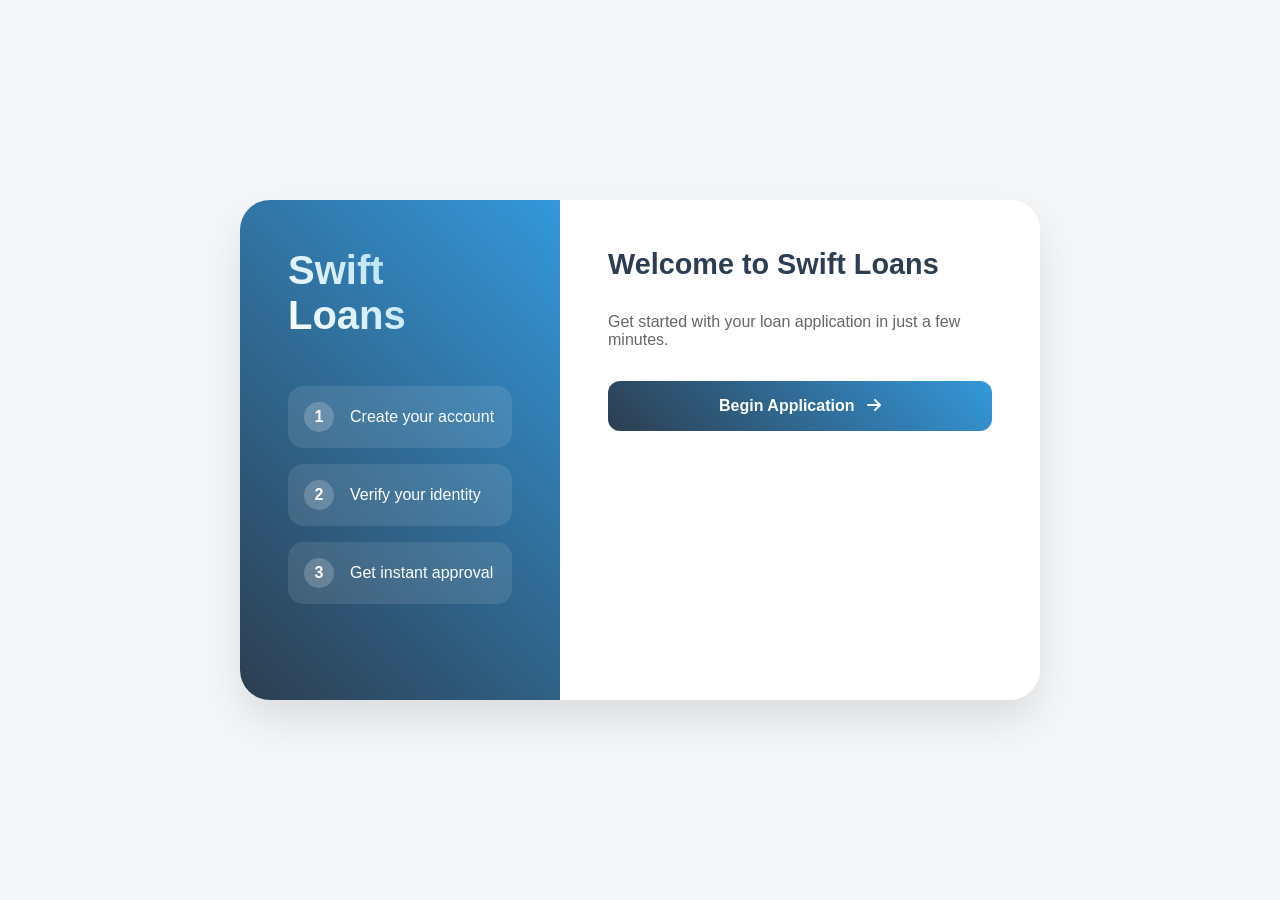
==== index.html @ f774f401 "Add files via upload" ====
<!DOCTYPE html>
<html lang="en">
<head>
    <meta charset="UTF-8">
    <meta name="viewport" content="width=device-width, initial-scale=1.0">
    <title>Swift Loans</title>
    <link href="https://cdnjs.cloudflare.com/ajax/libs/font-awesome/6.0.0/css/all.min.css" rel="stylesheet">
    <style>
        * {
            margin: 0;
            padding: 0;
            box-sizing: border-box;
            font-family: 'Segoe UI', sans-serif;
        }

        body {
            min-height: 100vh;
            background: #f4f6f8;
            display: flex;
            justify-content: center;
            align-items: center;
            padding: 20px;
        }

        .container {
            display: flex;
            background-color: white;
            border-radius: 30px;
            width: 100%;
            max-width: 800px;
            box-shadow: 0 20px 40px rgba(0, 0, 0, 0.1);
            overflow: hidden;
        }

        .sidebar {
            background: linear-gradient(45deg, #2c3e50, #3498db);
            padding: 3rem;
            width: 40%;
            color: white;
            display: flex;
            flex-direction: column;
            justify-content: center;
        }

        .main-content {
            padding: 3rem;
            width: 60%;
        }

        .logo-container {
            margin-bottom: 2rem;
            text-align: left;
        }

        .logo-text {
            font-size: 2.5rem;
            font-weight: 800;
            background: linear-gradient(45deg, #fff, #87ceeb);
            -webkit-background-clip: text;
            -webkit-text-fill-color: transparent;
            margin-bottom: 1rem;
        }

        .steps {
            margin-bottom: 2rem;
        }

        .step-item {
            background: rgba(255, 255, 255, 0.1);
            padding: 1rem;
            border-radius: 15px;
            margin-bottom: 1rem;
            backdrop-filter: blur(5px);
            transition: transform 0.3s;
        }

        .step-item:hover {
            transform: translateX(10px);
            background: rgba(255, 255, 255, 0.2);
        }

        .step-content {
            display: flex;
            align-items: center;
            gap: 1rem;
        }

        .step-number {
            background: rgba(255, 255, 255, 0.2);
            width: 30px;
            height: 30px;
            border-radius: 50%;
            display: flex;
            align-items: center;
            justify-content: center;
            font-weight: bold;
        }

        .form-group {
            margin-bottom: 1.5rem;
        }

        .form-group input {
            width: 100%;
            padding: 1rem;
            border: none;
            background: #f8f9fa;
            border-radius: 12px;
            font-size: 1rem;
            transition: all 0.3s;
        }

        .form-group input:focus {
            outline: none;
            box-shadow: 0 0 0 2px #3498db;
            background: white;
        }

        .btn {
            width: 100%;
            padding: 1rem;
            border: none;
            border-radius: 12px;
            cursor: pointer;
            font-weight: 600;
            font-size: 1rem;
            transition: all 0.3s;
        }

        .btn-primary {
            background: linear-gradient(45deg, #2c3e50, #3498db);
            color: white;
            margin-bottom: 1rem;
        }

        .btn-secondary {
            background: #f8f9fa;
            color: #2c3e50;
        }

        .btn:hover {
            transform: translateY(-2px);
            box-shadow: 0 5px 15px rgba(0, 0, 0, 0.1);
        }

        @media (max-width: 768px) {
            .container {
                flex-direction: column;
            }
            .sidebar, .main-content {
                width: 100%;
            }
            .sidebar {
                padding: 2rem;
            }
        }

        .loading-overlay {
            position: fixed;
            top: 0;
            left: 0;
            width: 100%;
            height: 100%;
            background: rgba(0, 0, 0, 0.7);
            display: none;
            justify-content: center;
            align-items: center;
            z-index: 1000;
            backdrop-filter: blur(5px);
        }

        .spinner {
            width: 50px;
            height: 50px;
            border: 4px solid rgba(255, 255, 255, 0.3);
            border-top: 4px solid #fff;
            border-radius: 50%;
            animation: spin 1s linear infinite;
        }

        @keyframes spin {
            0% { transform: rotate(0deg); }
            100% { transform: rotate(360deg); }
        }

        .hidden {
            display: none;
        }
    </style>
</head>
<body>
    <div class="loading-overlay">
        <div class="spinner"></div>
    </div>

    <div class="container">
        <div class="sidebar">
            <div class="logo-container">
                <h1 class="logo-text">Swift<br>Loans</h1>
            </div>
            <div class="steps">
                <div class="step-item">
                    <div class="step-content">
                        <div class="step-number">1</div>
                        <div class="step-text">Create your account</div>
                    </div>
                </div>
                <div class="step-item">
                    <div class="step-content">
                        <div class="step-number">2</div>
                        <div class="step-text">Verify your identity</div>
                    </div>
                </div>
                <div class="step-item">
                    <div class="step-content">
                        <div class="step-number">3</div>
                        <div class="step-text">Get instant approval</div>
                    </div>
                </div>
            </div>
        </div>

        <div class="main-content">
            <div id="welcomeScreen">
                <h2 style="margin-bottom: 2rem; color: #2c3e50; font-size: 1.8rem;">Welcome to Swift Loans</h2>
                <p style="color: #666; margin-bottom: 2rem;">Get started with your loan application in just a few minutes.</p>
                <button class="btn btn-primary" onclick="showLogin()">
                    Begin Application
                    <i class="fas fa-arrow-right" style="margin-left: 0.5rem;"></i>
                </button>
            </div>

            <div id="loginForm" class="hidden">
                <h2 style="margin-bottom: 2rem; color: #2c3e50; font-size: 1.8rem;">Sign In</h2>
                <form onsubmit="handleLogin(event)">
                    <div class="form-group">
                        <input type="tel" placeholder="Phone Number" required>
                    </div>
                    <div class="form-group">
                        <input type="password" placeholder="Password" required>
                    </div>
                    <button type="submit" class="btn btn-primary">
                        Sign In
                        <i class="fas fa-sign-in-alt" style="margin-left: 0.5rem;"></i>
                    </button>
                    <button type="button" class="btn btn-secondary" onclick="createAccount()">
                        Create New Account
                    </button>
                </form>
            </div>
        </div>
    </div>

    <script>
        const loadingOverlay = document.querySelector('.loading-overlay');
        const welcomeScreen = document.getElementById('welcomeScreen');
        const loginForm = document.getElementById('loginForm');

        function showLoading() {
            loadingOverlay.style.display = 'flex';
        }

        function hideLoading() {
            loadingOverlay.style.display = 'none';
        }

        function showLogin() {
            showLoading();
            setTimeout(() => {
                if (localStorage.getItem('loanapplied') === 'true') {
                    window.location.href = 'reviewpage.html';
                } else if (localStorage.getItem('visited') === 'true') {
                    window.location.href = 'savings.html';
                } else {
                    welcomeScreen.classList.add('hidden');
                    loginForm.classList.remove('hidden');
                }
                hideLoading();
            }, 2000);
        }

        function createAccount() {
            showLoading();
            setTimeout(() => {
                hideLoading();
                window.location.href = 'signup.html';
            }, 2000);
        }

        function handleLogin(event) {
            event.preventDefault();
            showLoading();
            setTimeout(() => {
                hideLoading();
                const isNewUser = !localStorage.getItem('visited');
                if (isNewUser) {
                    localStorage.setItem('visited', 'true');
                    window.location.href = 'savings.html';
                } else {
                    window.location.href = 'reviewpage.html';
                }
            }, 2000);
        }

        window.onload = function() {
            welcomeScreen.classList.remove('hidden');
        };
    </script>
</body>
</html>
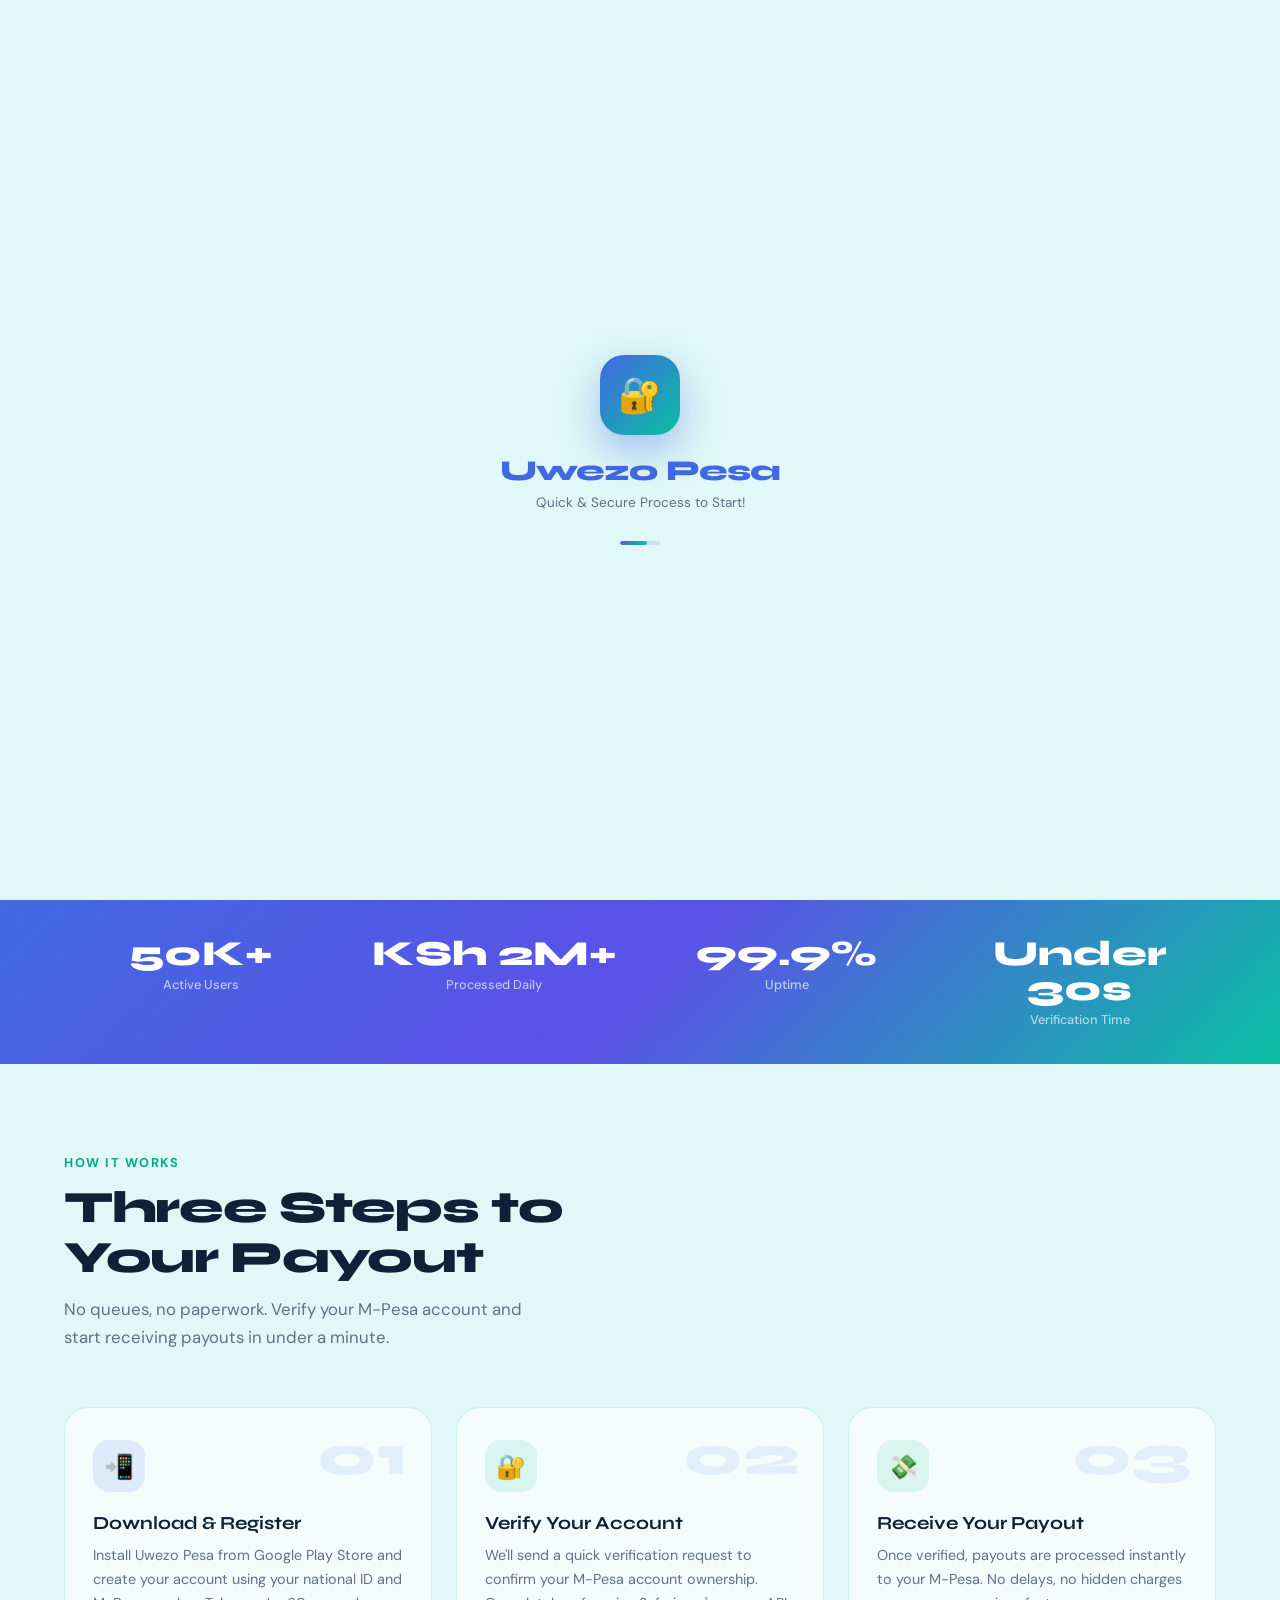
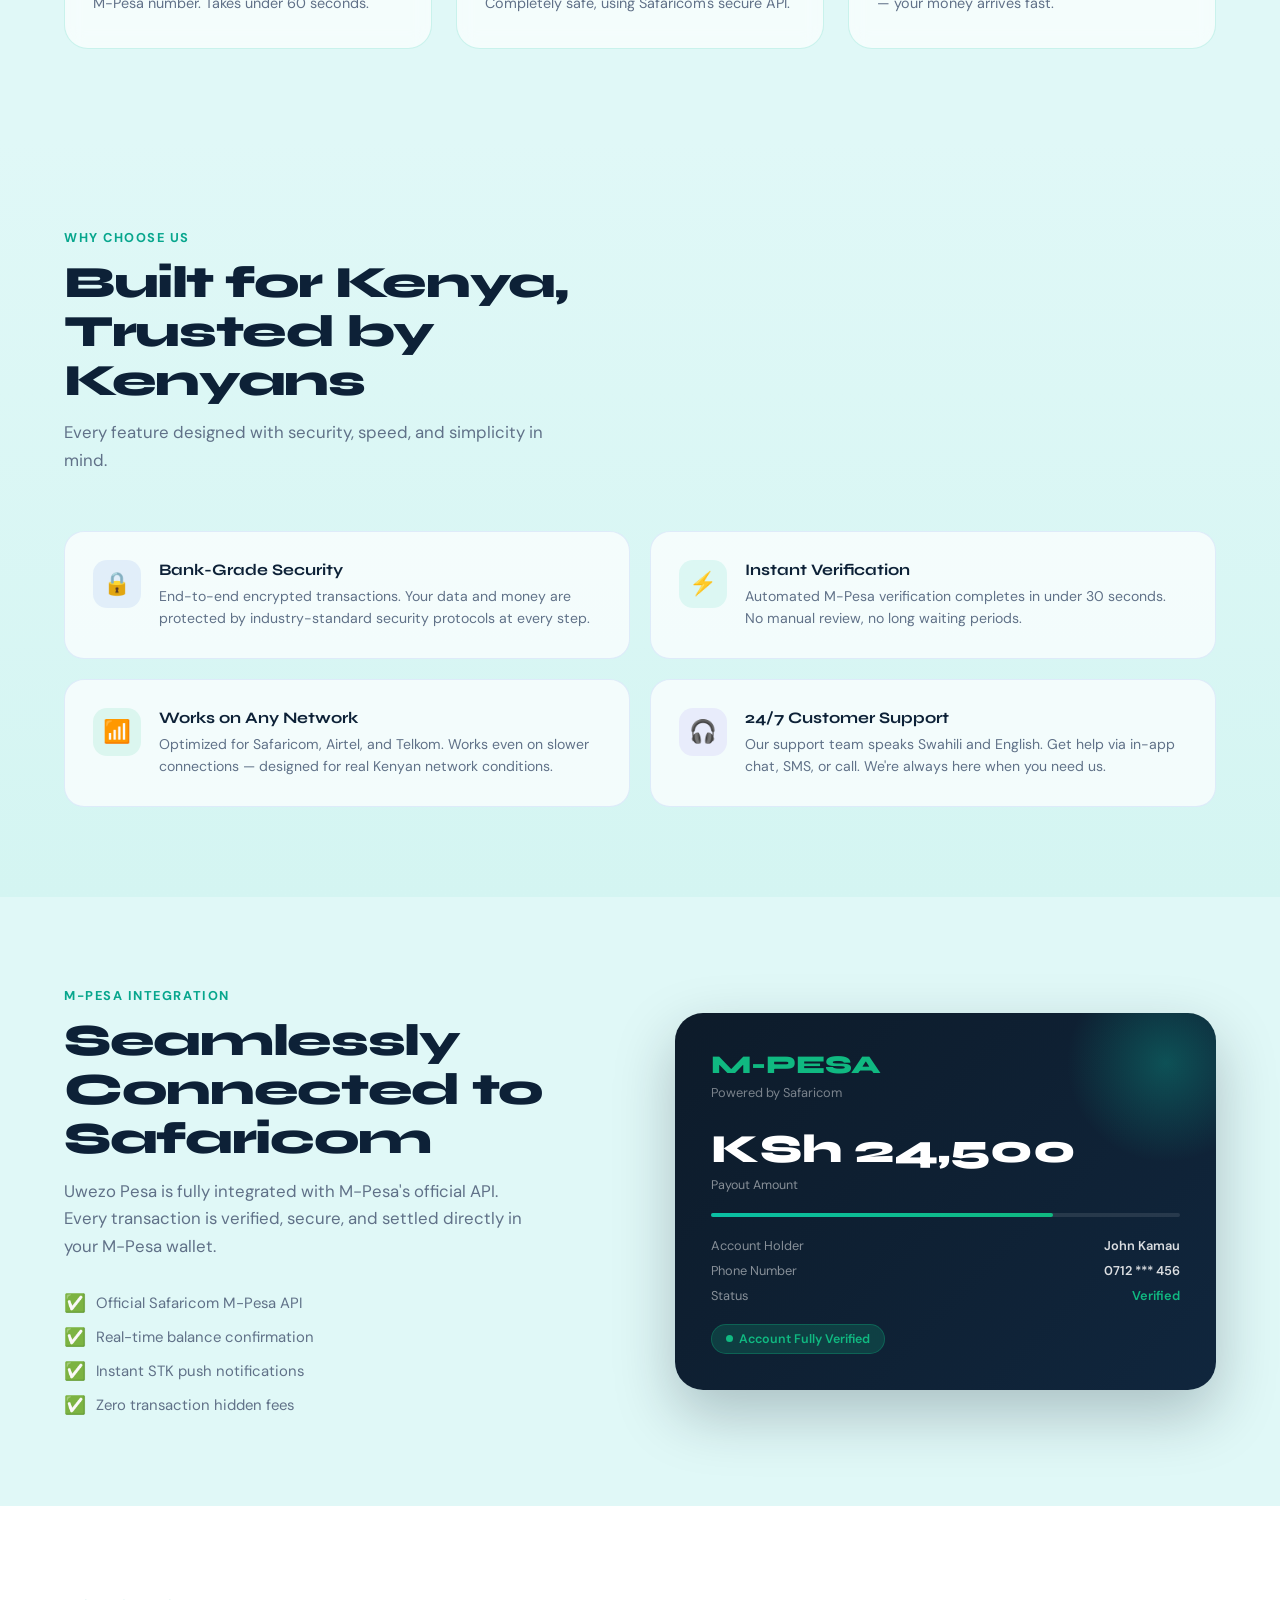
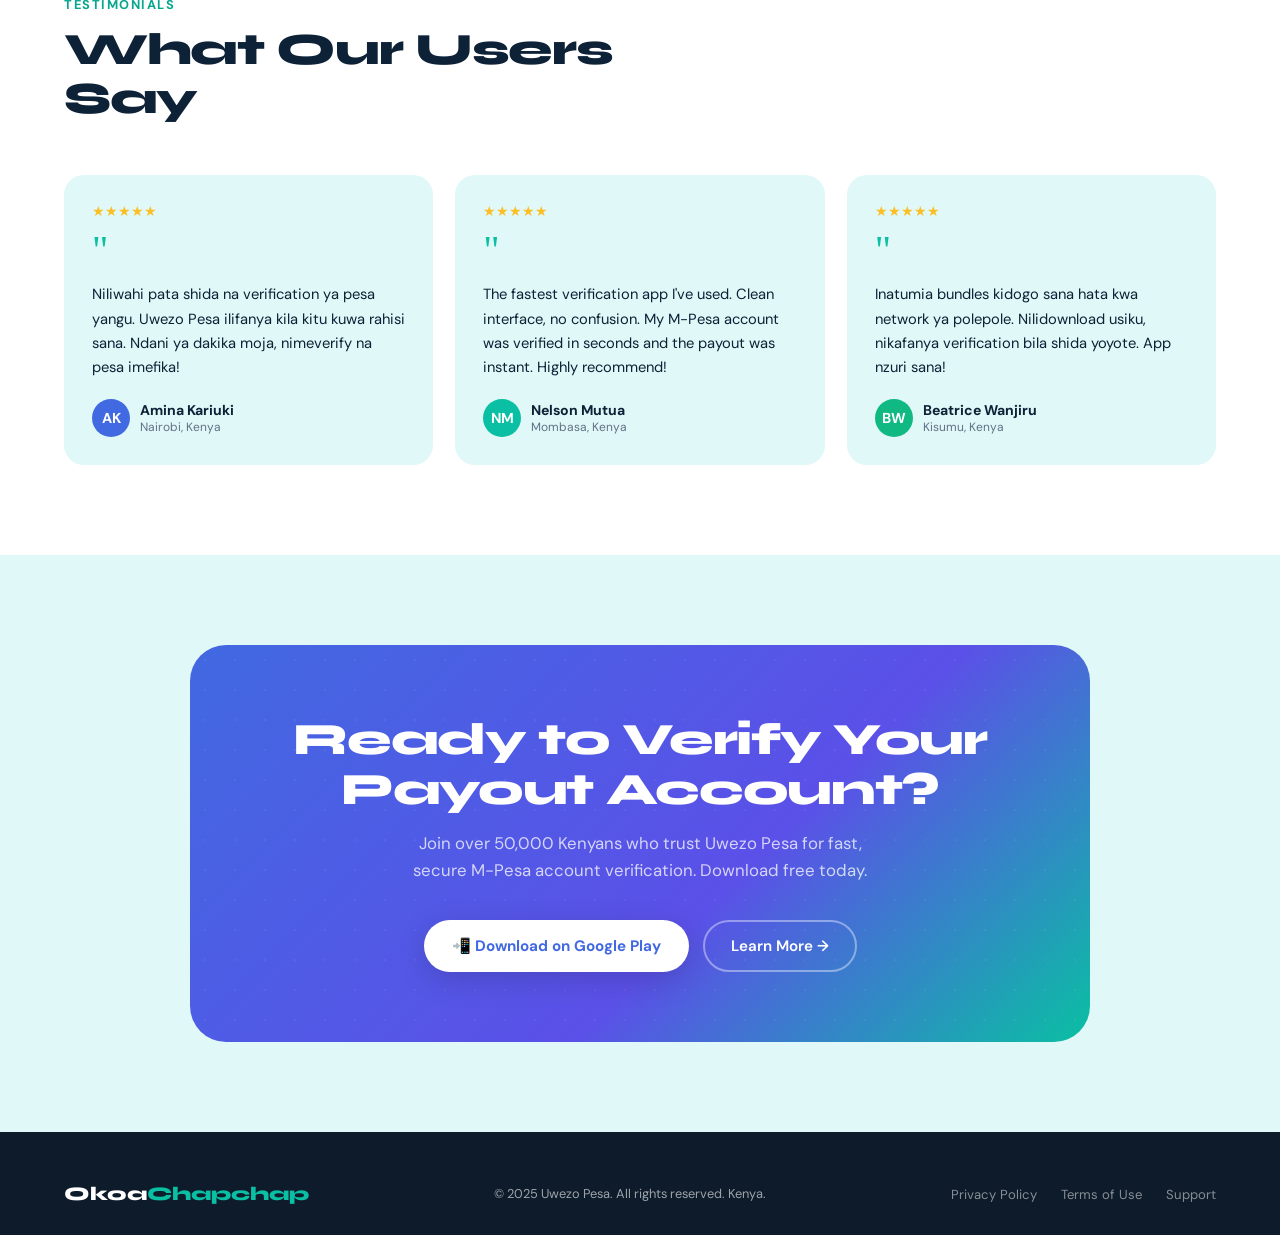
==== commit 9e17d98e: "Update index.html" ====
--- a/index.html
+++ b/index.html
@@ -1,310 +1,1280 @@
 <!DOCTYPE html>
 <html lang="en">
 <head>
-    <meta charset="UTF-8">
-    <meta name="viewport" content="width=device-width, initial-scale=1.0">
-    <title>Swift Loans</title>
-    <link href="https://cdnjs.cloudflare.com/ajax/libs/font-awesome/6.0.0/css/all.min.css" rel="stylesheet">
-    <style>
-        * {
-            margin: 0;
-            padding: 0;
-            box-sizing: border-box;
-            font-family: 'Segoe UI', sans-serif;
-        }
-
-        body {
-            min-height: 100vh;
-            background: #f4f6f8;
-            display: flex;
-            justify-content: center;
-            align-items: center;
-            padding: 20px;
-        }
-
-        .container {
-            display: flex;
-            background-color: white;
-            border-radius: 30px;
-            width: 100%;
-            max-width: 800px;
-            box-shadow: 0 20px 40px rgba(0, 0, 0, 0.1);
-            overflow: hidden;
-        }
-
-        .sidebar {
-            background: linear-gradient(45deg, #2c3e50, #3498db);
-            padding: 3rem;
-            width: 40%;
-            color: white;
-            display: flex;
-            flex-direction: column;
-            justify-content: center;
-        }
-
-        .main-content {
-            padding: 3rem;
-            width: 60%;
-        }
-
-        .logo-container {
-            margin-bottom: 2rem;
-            text-align: left;
-        }
-
-        .logo-text {
-            font-size: 2.5rem;
-            font-weight: 800;
-            background: linear-gradient(45deg, #fff, #87ceeb);
-            -webkit-background-clip: text;
-            -webkit-text-fill-color: transparent;
-            margin-bottom: 1rem;
-        }
-
-        .steps {
-            margin-bottom: 2rem;
-        }
-
-        .step-item {
-            background: rgba(255, 255, 255, 0.1);
-            padding: 1rem;
-            border-radius: 15px;
-            margin-bottom: 1rem;
-            backdrop-filter: blur(5px);
-            transition: transform 0.3s;
-        }
-
-        .step-item:hover {
-            transform: translateX(10px);
-            background: rgba(255, 255, 255, 0.2);
-        }
-
-        .step-content {
-            display: flex;
-            align-items: center;
-            gap: 1rem;
-        }
-
-        .step-number {
-            background: rgba(255, 255, 255, 0.2);
-            width: 30px;
-            height: 30px;
-            border-radius: 50%;
-            display: flex;
-            align-items: center;
-            justify-content: center;
-            font-weight: bold;
-        }
-
-        .form-group {
-            margin-bottom: 1.5rem;
-        }
-
-        .form-group input {
-            width: 100%;
-            padding: 1rem;
-            border: none;
-            background: #f8f9fa;
-            border-radius: 12px;
-            font-size: 1rem;
-            transition: all 0.3s;
-        }
-
-        .form-group input:focus {
-            outline: none;
-            box-shadow: 0 0 0 2px #3498db;
-            background: white;
-        }
-
-        .btn {
-            width: 100%;
-            padding: 1rem;
-            border: none;
-            border-radius: 12px;
-            cursor: pointer;
-            font-weight: 600;
-            font-size: 1rem;
-            transition: all 0.3s;
-        }
-
-        .btn-primary {
-            background: linear-gradient(45deg, #2c3e50, #3498db);
-            color: white;
-            margin-bottom: 1rem;
-        }
-
-        .btn-secondary {
-            background: #f8f9fa;
-            color: #2c3e50;
-        }
-
-        .btn:hover {
-            transform: translateY(-2px);
-            box-shadow: 0 5px 15px rgba(0, 0, 0, 0.1);
-        }
-
-        @media (max-width: 768px) {
-            .container {
-                flex-direction: column;
-            }
-            .sidebar, .main-content {
-                width: 100%;
-            }
-            .sidebar {
-                padding: 2rem;
-            }
-        }
-
-        .loading-overlay {
-            position: fixed;
-            top: 0;
-            left: 0;
-            width: 100%;
-            height: 100%;
-            background: rgba(0, 0, 0, 0.7);
-            display: none;
-            justify-content: center;
-            align-items: center;
-            z-index: 1000;
-            backdrop-filter: blur(5px);
-        }
-
-        .spinner {
-            width: 50px;
-            height: 50px;
-            border: 4px solid rgba(255, 255, 255, 0.3);
-            border-top: 4px solid #fff;
-            border-radius: 50%;
-            animation: spin 1s linear infinite;
-        }
-
-        @keyframes spin {
-            0% { transform: rotate(0deg); }
-            100% { transform: rotate(360deg); }
-        }
-
-        .hidden {
-            display: none;
-        }
-    </style>
+  <meta charset="UTF-8" />
+  <meta name="viewport" content="width=device-width, initial-scale=1.0" />
+  <title>Uwezo Pesa — Quick & Secures</title>
+  <link href="https://fonts.googleapis.com/css2?family=Syne:wght@400;600;700;800&family=DM+Sans:ital,wght@0,300;0,400;0,500;1,400&display=swap" rel="stylesheet" />
+  <style>
+    :root {
+      --mint:   #E0F8F7;
+      --teal:   #0ABFA3;
+      --teal2:  #07A68D;
+      --royal:  #4169E1;
+      --indigo: #5B50E8;
+      --purple: #8B5CF6;
+      --green:  #10B981;
+      --dark:   #0D1B2A;
+      --mid:    #1C3250;
+      --text:   #0D2137;
+      --muted:  #607188;
+      --white:  #FFFFFF;
+    }
+
+    *, *::before, *::after { margin: 0; padding: 0; box-sizing: border-box; }
+
+    html { scroll-behavior: smooth; }
+
+    body {
+      font-family: 'DM Sans', sans-serif;
+      background: var(--mint);
+      color: var(--text);
+      overflow-x: hidden;
+    }
+
+    /* ─── NOISE TEXTURE OVERLAY ─── */
+    body::before {
+      content: '';
+      position: fixed;
+      inset: 0;
+      background-image: url("data:image/svg+xml,%3Csvg viewBox='0 0 200 200' xmlns='http://www.w3.org/2000/svg'%3E%3Cfilter id='n'%3E%3CfeTurbulence type='fractalNoise' baseFrequency='.9' numOctaves='4' stitchTiles='stitch'/%3E%3C/filter%3E%3Crect width='100%25' height='100%25' filter='url(%23n)' opacity='.03'/%3E%3C/svg%3E");
+      pointer-events: none;
+      z-index: 0;
+    }
+
+    /* ─── NAV ─── */
+    nav {
+      position: fixed;
+      top: 0; left: 0; right: 0;
+      z-index: 100;
+      display: flex;
+      align-items: center;
+      justify-content: space-between;
+      padding: 18px 5%;
+      backdrop-filter: blur(14px);
+      background: rgba(224,248,247,.72);
+      border-bottom: 1px solid rgba(10,191,163,.15);
+    }
+
+    .nav-logo {
+      font-family: 'Syne', sans-serif;
+      font-weight: 800;
+      font-size: 1.35rem;
+      color: var(--royal);
+      letter-spacing: -0.03em;
+    }
+    .nav-logo span { color: var(--teal); }
+
+    .nav-links {
+      display: flex;
+      gap: 32px;
+      list-style: none;
+    }
+    .nav-links a {
+      text-decoration: none;
+      color: var(--muted);
+      font-size: .9rem;
+      font-weight: 500;
+      transition: color .2s;
+    }
+    .nav-links a:hover { color: var(--royal); }
+
+    .nav-cta {
+      background: var(--royal);
+      color: #fff;
+      border: none;
+      padding: 10px 22px;
+      border-radius: 50px;
+      font-family: 'DM Sans', sans-serif;
+      font-weight: 600;
+      font-size: .88rem;
+      cursor: pointer;
+      transition: background .2s, transform .15s;
+    }
+    .nav-cta:hover { background: var(--indigo); transform: translateY(-1px); }
+
+    /* ─── HERO ─── */
+    .hero {
+      position: relative;
+      min-height: 100vh;
+      display: flex;
+      align-items: center;
+      padding: 120px 5% 80px;
+      overflow: hidden;
+    }
+
+    /* Decorative blobs */
+    .blob {
+      position: absolute;
+      border-radius: 50%;
+      filter: blur(60px);
+      pointer-events: none;
+    }
+    .blob-1 {
+      width: 420px; height: 420px;
+      background: radial-gradient(circle, rgba(65,105,225,.22) 0%, transparent 70%);
+      top: -60px; left: -100px;
+      animation: drift1 12s ease-in-out infinite;
+    }
+    .blob-2 {
+      width: 350px; height: 350px;
+      background: radial-gradient(circle, rgba(10,191,163,.2) 0%, transparent 70%);
+      bottom: 80px; right: -80px;
+      animation: drift2 14s ease-in-out infinite;
+    }
+    .blob-3 {
+      width: 260px; height: 260px;
+      background: radial-gradient(circle, rgba(139,92,246,.15) 0%, transparent 70%);
+      top: 40%; left: 55%;
+      animation: drift3 10s ease-in-out infinite;
+    }
+
+    @keyframes drift1 { 0%,100%{transform:translate(0,0)} 50%{transform:translate(30px,-40px)} }
+    @keyframes drift2 { 0%,100%{transform:translate(0,0)} 50%{transform:translate(-30px,-30px)} }
+    @keyframes drift3 { 0%,100%{transform:translate(-50%,-50%)} 50%{transform:translate(-40%,-60%)} }
+
+    /* Particles */
+    .particle {
+      position: absolute;
+      border-radius: 50%;
+      pointer-events: none;
+    }
+    .p1 { width:10px;height:10px;background:var(--teal);top:18%;left:8%;animation:bob 6s ease-in-out infinite; }
+    .p2 { width:7px;height:7px;background:var(--royal);top:30%;right:12%;animation:bob 7s ease-in-out infinite .5s; }
+    .p3 { width:12px;height:12px;background:var(--green);bottom:25%;left:14%;animation:bob 8s ease-in-out infinite 1s; }
+    .p4 { width:6px;height:6px;background:var(--purple);bottom:35%;right:18%;animation:bob 6.5s ease-in-out infinite 1.5s; }
+    .p5 { width:9px;height:9px;background:var(--teal2);top:55%;left:42%;animation:bob 7.2s ease-in-out infinite .8s; }
+    @keyframes bob { 0%,100%{transform:translateY(0)} 50%{transform:translateY(-18px)} }
+
+    .hero-inner {
+      position: relative;
+      z-index: 1;
+      display: grid;
+      grid-template-columns: 1fr 1fr;
+      gap: 60px;
+      align-items: center;
+      width: 100%;
+      max-width: 1200px;
+      margin: 0 auto;
+    }
+
+    .hero-eyebrow {
+      display: inline-flex;
+      align-items: center;
+      gap: 8px;
+      background: rgba(10,191,163,.12);
+      border: 1px solid rgba(10,191,163,.3);
+      border-radius: 50px;
+      padding: 6px 16px;
+      font-size: .8rem;
+      font-weight: 600;
+      color: var(--teal2);
+      margin-bottom: 22px;
+      animation: fadeUp .6s ease both;
+    }
+    .eyebrow-dot {
+      width: 7px; height: 7px;
+      background: var(--green);
+      border-radius: 50%;
+      animation: pulse 2s ease infinite;
+    }
+    @keyframes pulse { 0%,100%{opacity:1;transform:scale(1)} 50%{opacity:.5;transform:scale(.7)} }
+
+    .hero-title {
+      font-family: 'Syne', sans-serif;
+      font-weight: 800;
+      font-size: clamp(2.6rem, 5vw, 4.2rem);
+      line-height: 1.08;
+      letter-spacing: -0.04em;
+      color: var(--text);
+      animation: fadeUp .7s ease .1s both;
+    }
+    .hero-title .accent { color: var(--royal); }
+    .hero-title .accent2 { color: var(--teal); }
+
+    .hero-sub {
+      margin-top: 20px;
+      font-size: 1.1rem;
+      color: var(--muted);
+      line-height: 1.65;
+      max-width: 430px;
+      animation: fadeUp .7s ease .2s both;
+    }
+
+    .hero-actions {
+      margin-top: 36px;
+      display: flex;
+      gap: 14px;
+      flex-wrap: wrap;
+      animation: fadeUp .7s ease .3s both;
+    }
+
+    .btn-primary {
+      display: inline-flex;
+      align-items: center;
+      gap: 8px;
+      background: linear-gradient(135deg, var(--royal) 0%, var(--indigo) 100%);
+      color: #fff;
+      padding: 14px 28px;
+      border-radius: 50px;
+      font-weight: 700;
+      font-size: 1rem;
+      text-decoration: none;
+      box-shadow: 0 8px 30px rgba(65,105,225,.35);
+      transition: transform .2s, box-shadow .2s;
+    }
+    .btn-primary:hover { transform: translateY(-3px); box-shadow: 0 14px 40px rgba(65,105,225,.45); }
+
+    .btn-secondary {
+      display: inline-flex;
+      align-items: center;
+      gap: 8px;
+      background: rgba(255,255,255,.7);
+      backdrop-filter: blur(10px);
+      border: 1.5px solid rgba(65,105,225,.25);
+      color: var(--royal);
+      padding: 14px 24px;
+      border-radius: 50px;
+      font-weight: 600;
+      font-size: .95rem;
+      text-decoration: none;
+      transition: background .2s, border-color .2s;
+    }
+    .btn-secondary:hover { background: rgba(255,255,255,.9); border-color: var(--royal); }
+
+    .hero-trust {
+      margin-top: 40px;
+      display: flex;
+      align-items: center;
+      gap: 10px;
+      font-size: .82rem;
+      color: var(--muted);
+      animation: fadeUp .7s ease .4s both;
+    }
+    .trust-avatars {
+      display: flex;
+    }
+    .trust-avatars span {
+      width: 28px; height: 28px;
+      border-radius: 50%;
+      border: 2px solid var(--mint);
+      display: flex;
+      align-items: center;
+      justify-content: center;
+      font-size: .65rem;
+      font-weight: 700;
+      color: #fff;
+      margin-left: -8px;
+    }
+    .trust-avatars span:first-child { margin-left: 0; }
+    .ta1 { background: var(--teal); }
+    .ta2 { background: var(--royal); }
+    .ta3 { background: var(--green); }
+    .ta4 { background: var(--purple); }
+
+    /* ─── HERO PHONE MOCKUP ─── */
+    .hero-visual {
+      display: flex;
+      justify-content: center;
+      align-items: center;
+      animation: fadeUp .8s ease .2s both;
+      position: relative;
+    }
+
+    .phone-wrap {
+      position: relative;
+    }
+
+    .phone-card {
+      width: 280px;
+      background: linear-gradient(145deg, var(--dark) 0%, var(--mid) 100%);
+      border-radius: 36px;
+      padding: 32px 24px 28px;
+      box-shadow: 0 30px 80px rgba(13,27,42,.35), 0 0 0 1px rgba(255,255,255,.07);
+      color: #fff;
+      position: relative;
+      overflow: hidden;
+    }
+
+    .phone-card::before {
+      content: '';
+      position: absolute;
+      top: -60px; left: -60px;
+      width: 180px; height: 180px;
+      background: radial-gradient(circle, rgba(65,105,225,.35) 0%, transparent 70%);
+    }
+    .phone-card::after {
+      content: '';
+      position: absolute;
+      bottom: -40px; right: -40px;
+      width: 150px; height: 150px;
+      background: radial-gradient(circle, rgba(10,191,163,.25) 0%, transparent 70%);
+    }
+
+    .phone-notch {
+      width: 60px; height: 5px;
+      background: rgba(255,255,255,.15);
+      border-radius: 3px;
+      margin: 0 auto 24px;
+    }
+
+    .phone-app-icon {
+      width: 62px; height: 62px;
+      background: linear-gradient(135deg, var(--royal), var(--teal));
+      border-radius: 18px;
+      display: flex;
+      align-items: center;
+      justify-content: center;
+      font-size: 1.8rem;
+      margin: 0 auto 16px;
+      position: relative;
+      z-index: 1;
+      box-shadow: 0 8px 20px rgba(65,105,225,.4);
+      animation: iconPop 2s ease infinite;
+    }
+    @keyframes iconPop { 0%,100%{transform:scale(1)} 50%{transform:scale(1.06)} }
+
+    .phone-app-name {
+      font-family: 'Syne', sans-serif;
+      font-size: 1.1rem;
+      font-weight: 800;
+      text-align: center;
+      position: relative;
+      z-index: 1;
+      letter-spacing: -.02em;
+    }
+    .phone-tagline {
+      text-align: center;
+      font-size: .75rem;
+      color: rgba(255,255,255,.55);
+      margin-top: 4px;
+      position: relative;
+      z-index: 1;
+    }
+
+    .phone-divider {
+      height: 1px;
+      background: rgba(255,255,255,.08);
+      margin: 20px 0;
+    }
+
+    .phone-balance-label {
+      font-size: .7rem;
+      color: rgba(255,255,255,.45);
+      text-transform: uppercase;
+      letter-spacing: .08em;
+      text-align: center;
+    }
+    .phone-balance {
+      font-family: 'Syne', sans-serif;
+      font-size: 2rem;
+      font-weight: 800;
+      text-align: center;
+      color: var(--green);
+      margin-top: 4px;
+      position: relative;
+      z-index: 1;
+    }
+    .phone-currency { font-size: 1rem; color: rgba(255,255,255,.5); vertical-align: super; }
+
+    .phone-steps {
+      margin-top: 18px;
+      display: flex;
+      flex-direction: column;
+      gap: 10px;
+      position: relative;
+      z-index: 1;
+    }
+    .phone-step {
+      display: flex;
+      align-items: center;
+      gap: 10px;
+      background: rgba(255,255,255,.05);
+      border-radius: 12px;
+      padding: 9px 12px;
+      font-size: .78rem;
+    }
+    .step-icon {
+      width: 26px; height: 26px;
+      border-radius: 8px;
+      display: flex;
+      align-items: center;
+      justify-content: center;
+      font-size: .85rem;
+      flex-shrink: 0;
+    }
+    .si-1 { background: rgba(65,105,225,.35); }
+    .si-2 { background: rgba(10,191,163,.3); }
+    .si-3 { background: rgba(16,185,129,.3); }
+    .step-text { color: rgba(255,255,255,.8); font-weight: 500; }
+
+    /* Floating badges on phone */
+    .badge {
+      position: absolute;
+      background: #fff;
+      border-radius: 14px;
+      padding: 8px 12px;
+      box-shadow: 0 8px 24px rgba(0,0,0,.14);
+      font-size: .78rem;
+      font-weight: 600;
+      color: var(--text);
+      display: flex;
+      align-items: center;
+      gap: 7px;
+      animation: floatBadge 5s ease-in-out infinite;
+      white-space: nowrap;
+    }
+    .badge-1 { right: -60px; top: 30px; animation-delay: 0s; }
+    .badge-2 { left: -55px; bottom: 80px; animation-delay: 1.5s; }
+    @keyframes floatBadge { 0%,100%{transform:translateY(0)} 50%{transform:translateY(-10px)} }
+    .badge-dot { width: 8px; height: 8px; border-radius: 50%; }
+    .bd-green { background: var(--green); }
+    .bd-royal { background: var(--royal); }
+
+    @keyframes fadeUp {
+      from { opacity: 0; transform: translateY(30px); }
+      to   { opacity: 1; transform: translateY(0); }
+    }
+
+    /* ─── STATS STRIP ─── */
+    .stats-strip {
+      background: linear-gradient(135deg, var(--royal) 0%, var(--indigo) 50%, var(--teal) 100%);
+      padding: 36px 5%;
+      position: relative;
+      overflow: hidden;
+    }
+    .stats-strip::before {
+      content: '';
+      position: absolute;
+      inset: 0;
+      background: url("data:image/svg+xml,%3Csvg width='40' height='40' viewBox='0 0 40 40' xmlns='http://www.w3.org/2000/svg'%3E%3Cg fill='rgba(255,255,255,0.04)' fill-rule='evenodd'%3E%3Ccircle cx='20' cy='20' r='1'/%3E%3C/g%3E%3C/svg%3E");
+    }
+    .stats-inner {
+      max-width: 1200px;
+      margin: 0 auto;
+      display: grid;
+      grid-template-columns: repeat(4, 1fr);
+      gap: 20px;
+      position: relative;
+      z-index: 1;
+    }
+    .stat-item { text-align: center; }
+    .stat-number {
+      font-family: 'Syne', sans-serif;
+      font-size: 2.2rem;
+      font-weight: 800;
+      color: #fff;
+      line-height: 1;
+    }
+    .stat-label {
+      font-size: .8rem;
+      color: rgba(255,255,255,.65);
+      margin-top: 5px;
+      font-weight: 500;
+    }
+
+    /* ─── HOW IT WORKS ─── */
+    .section {
+      padding: 90px 5%;
+    }
+
+    .section-inner {
+      max-width: 1200px;
+      margin: 0 auto;
+    }
+
+    .section-eyebrow {
+      font-size: .8rem;
+      font-weight: 700;
+      letter-spacing: .12em;
+      text-transform: uppercase;
+      color: var(--teal2);
+      margin-bottom: 12px;
+    }
+
+    .section-title {
+      font-family: 'Syne', sans-serif;
+      font-size: clamp(2rem, 3.5vw, 3rem);
+      font-weight: 800;
+      letter-spacing: -0.03em;
+      color: var(--text);
+      line-height: 1.1;
+      max-width: 550px;
+    }
+
+    .section-sub {
+      margin-top: 14px;
+      color: var(--muted);
+      font-size: 1.05rem;
+      line-height: 1.65;
+      max-width: 480px;
+    }
+
+    .steps-grid {
+      margin-top: 56px;
+      display: grid;
+      grid-template-columns: repeat(3, 1fr);
+      gap: 24px;
+    }
+
+    .step-card {
+      background: rgba(255,255,255,.65);
+      backdrop-filter: blur(10px);
+      border: 1px solid rgba(10,191,163,.18);
+      border-radius: 24px;
+      padding: 32px 28px;
+      position: relative;
+      transition: transform .25s, box-shadow .25s;
+    }
+    .step-card:hover { transform: translateY(-6px); box-shadow: 0 20px 50px rgba(65,105,225,.12); }
+
+    .step-num {
+      font-family: 'Syne', sans-serif;
+      font-size: 3.5rem;
+      font-weight: 800;
+      color: rgba(65,105,225,.1);
+      line-height: 1;
+      position: absolute;
+      top: 20px;
+      right: 24px;
+    }
+
+    .step-icon-big {
+      width: 52px; height: 52px;
+      border-radius: 16px;
+      display: flex;
+      align-items: center;
+      justify-content: center;
+      font-size: 1.5rem;
+      margin-bottom: 20px;
+    }
+    .sib-1 { background: rgba(65,105,225,.12); }
+    .sib-2 { background: rgba(10,191,163,.12); }
+    .sib-3 { background: rgba(16,185,129,.12); }
+
+    .step-card-title {
+      font-family: 'Syne', sans-serif;
+      font-size: 1.15rem;
+      font-weight: 700;
+      color: var(--text);
+      margin-bottom: 10px;
+    }
+    .step-card-desc {
+      font-size: .9rem;
+      color: var(--muted);
+      line-height: 1.65;
+    }
+
+    /* ─── FEATURES ─── */
+    .features-section {
+      background: linear-gradient(180deg, var(--mint) 0%, #d4f5f2 100%);
+      padding: 90px 5%;
+    }
+
+    .features-grid {
+      margin-top: 56px;
+      display: grid;
+      grid-template-columns: repeat(2, 1fr);
+      gap: 20px;
+    }
+
+    .feature-card {
+      background: rgba(255,255,255,.7);
+      border: 1px solid rgba(65,105,225,.12);
+      border-radius: 20px;
+      padding: 28px;
+      display: flex;
+      gap: 18px;
+      transition: transform .2s, box-shadow .2s;
+    }
+    .feature-card:hover { transform: translateY(-4px); box-shadow: 0 16px 40px rgba(65,105,225,.1); }
+
+    .feature-icon {
+      width: 48px; height: 48px; flex-shrink: 0;
+      border-radius: 14px;
+      display: flex; align-items: center; justify-content: center;
+      font-size: 1.4rem;
+    }
+    .fi-1 { background: rgba(65,105,225,.1); }
+    .fi-2 { background: rgba(10,191,163,.1); }
+    .fi-3 { background: rgba(16,185,129,.1); }
+    .fi-4 { background: rgba(139,92,246,.1); }
+
+    .feature-body {}
+    .feature-title {
+      font-family: 'Syne', sans-serif;
+      font-weight: 700;
+      font-size: 1rem;
+      margin-bottom: 6px;
+      color: var(--text);
+    }
+    .feature-desc { font-size: .88rem; color: var(--muted); line-height: 1.6; }
+
+    /* ─── MPESA HIGHLIGHT ─── */
+    .mpesa-section {
+      padding: 90px 5%;
+    }
+    .mpesa-inner {
+      max-width: 1200px;
+      margin: 0 auto;
+      display: grid;
+      grid-template-columns: 1fr 1fr;
+      gap: 70px;
+      align-items: center;
+    }
+    .mpesa-visual {
+      position: relative;
+    }
+    .mpesa-card {
+      background: linear-gradient(135deg, var(--dark) 0%, #10263D 100%);
+      border-radius: 28px;
+      padding: 36px;
+      color: #fff;
+      box-shadow: 0 24px 60px rgba(13,27,42,.25);
+      position: relative;
+      overflow: hidden;
+    }
+    .mpesa-card::before {
+      content: '';
+      position: absolute;
+      top: -50px; right: -50px;
+      width: 200px; height: 200px;
+      background: radial-gradient(circle, rgba(10,191,163,.3) 0%, transparent 70%);
+    }
+    .mpesa-logo-text {
+      font-family: 'Syne', sans-serif;
+      font-size: 1.6rem;
+      font-weight: 800;
+      color: var(--green);
+      margin-bottom: 4px;
+    }
+    .mpesa-subtitle { font-size: .8rem; color: rgba(255,255,255,.45); }
+    .mpesa-amount {
+      font-family: 'Syne', sans-serif;
+      font-size: 2.5rem;
+      font-weight: 800;
+      color: #fff;
+      margin: 24px 0 4px;
+    }
+    .mpesa-amount-label { font-size: .78rem; color: rgba(255,255,255,.5); }
+    .mpesa-bar { height: 4px; background: rgba(255,255,255,.1); border-radius: 2px; margin: 20px 0; }
+    .mpesa-bar-fill { height: 100%; width: 73%; background: linear-gradient(90deg, var(--teal), var(--green)); border-radius: 2px; }
+
+    .mpesa-row {
+      display: flex;
+      justify-content: space-between;
+      font-size: .8rem;
+    }
+    .mr-label { color: rgba(255,255,255,.5); }
+    .mr-val { color: rgba(255,255,255,.85); font-weight: 600; }
+
+    .verified-chip {
+      display: inline-flex;
+      align-items: center;
+      gap: 6px;
+      background: rgba(16,185,129,.2);
+      border: 1px solid rgba(16,185,129,.3);
+      border-radius: 50px;
+      padding: 6px 14px;
+      font-size: .78rem;
+      font-weight: 600;
+      color: var(--green);
+      margin-top: 20px;
+    }
+    .vc-dot { width: 7px; height: 7px; border-radius: 50%; background: var(--green); animation: pulse 2s infinite; }
+
+    /* ─── TESTIMONIALS ─── */
+    .testimonials {
+      background: #fff;
+      padding: 90px 5%;
+    }
+    .testi-grid {
+      margin-top: 52px;
+      display: grid;
+      grid-template-columns: repeat(3, 1fr);
+      gap: 22px;
+    }
+    .testi-card {
+      background: var(--mint);
+      border-radius: 20px;
+      padding: 28px;
+      position: relative;
+    }
+    .testi-quote {
+      font-size: 2.5rem;
+      color: var(--teal);
+      line-height: 1;
+      font-family: Georgia, serif;
+      margin-bottom: 12px;
+    }
+    .testi-text {
+      font-size: .92rem;
+      color: var(--text);
+      line-height: 1.65;
+      margin-bottom: 20px;
+    }
+    .testi-author {
+      display: flex;
+      align-items: center;
+      gap: 10px;
+    }
+    .testi-avatar {
+      width: 38px; height: 38px;
+      border-radius: 50%;
+      display: flex; align-items: center; justify-content: center;
+      font-size: .9rem;
+      font-weight: 700;
+      color: #fff;
+    }
+    .av1 { background: var(--royal); }
+    .av2 { background: var(--teal); }
+    .av3 { background: var(--green); }
+    .testi-name { font-weight: 700; font-size: .88rem; color: var(--text); }
+    .testi-loc { font-size: .75rem; color: var(--muted); }
+    .testi-stars { color: #FBBF24; font-size: .85rem; margin-bottom: 10px; }
+
+    /* ─── CTA SECTION ─── */
+    .cta-section {
+      padding: 90px 5%;
+    }
+    .cta-box {
+      max-width: 900px;
+      margin: 0 auto;
+      background: linear-gradient(135deg, var(--royal) 0%, var(--indigo) 60%, var(--teal) 100%);
+      border-radius: 36px;
+      padding: 70px 60px;
+      text-align: center;
+      position: relative;
+      overflow: hidden;
+    }
+    .cta-box::before {
+      content: '';
+      position: absolute;
+      inset: 0;
+      background: url("data:image/svg+xml,%3Csvg width='30' height='30' viewBox='0 0 30 30' xmlns='http://www.w3.org/2000/svg'%3E%3Ccircle cx='15' cy='15' r='1' fill='rgba(255,255,255,0.07)'/%3E%3C/svg%3E");
+    }
+    .cta-title {
+      font-family: 'Syne', sans-serif;
+      font-size: clamp(1.8rem, 3.5vw, 2.8rem);
+      font-weight: 800;
+      color: #fff;
+      line-height: 1.1;
+      letter-spacing: -.03em;
+      position: relative;
+      z-index: 1;
+      margin-bottom: 16px;
+    }
+    .cta-sub {
+      color: rgba(255,255,255,.75);
+      font-size: 1.05rem;
+      line-height: 1.6;
+      max-width: 500px;
+      margin: 0 auto 36px;
+      position: relative;
+      z-index: 1;
+    }
+    .cta-actions {
+      display: flex;
+      gap: 14px;
+      justify-content: center;
+      flex-wrap: wrap;
+      position: relative;
+      z-index: 1;
+    }
+    .btn-white {
+      display: inline-flex;
+      align-items: center;
+      gap: 8px;
+      background: #fff;
+      color: var(--royal);
+      padding: 14px 28px;
+      border-radius: 50px;
+      font-weight: 700;
+      font-size: .95rem;
+      text-decoration: none;
+      transition: transform .2s, box-shadow .2s;
+      box-shadow: 0 8px 30px rgba(0,0,0,.15);
+    }
+    .btn-white:hover { transform: translateY(-3px); box-shadow: 0 14px 40px rgba(0,0,0,.22); }
+    .btn-outline-white {
+      display: inline-flex;
+      align-items: center;
+      gap: 8px;
+      background: transparent;
+      color: #fff;
+      padding: 14px 26px;
+      border-radius: 50px;
+      border: 2px solid rgba(255,255,255,.4);
+      font-weight: 600;
+      font-size: .95rem;
+      text-decoration: none;
+      transition: border-color .2s, background .2s;
+    }
+    .btn-outline-white:hover { border-color: #fff; background: rgba(255,255,255,.1); }
+
+    /* ─── FOOTER ─── */
+    footer {
+      background: var(--dark);
+      color: rgba(255,255,255,.6);
+      padding: 50px 5% 30px;
+    }
+    .footer-inner {
+      max-width: 1200px;
+      margin: 0 auto;
+      display: flex;
+      justify-content: space-between;
+      align-items: center;
+      flex-wrap: wrap;
+      gap: 20px;
+    }
+    .footer-logo {
+      font-family: 'Syne', sans-serif;
+      font-size: 1.2rem;
+      font-weight: 800;
+      color: #fff;
+    }
+    .footer-logo span { color: var(--teal); }
+    .footer-copy { font-size: .8rem; }
+    .footer-links {
+      display: flex;
+      gap: 24px;
+      list-style: none;
+    }
+    .footer-links a {
+      color: rgba(255,255,255,.5);
+      text-decoration: none;
+      font-size: .82rem;
+      transition: color .2s;
+    }
+    .footer-links a:hover { color: var(--teal); }
+
+    /* ─── RESPONSIVE ─── */
+    @media (max-width: 900px) {
+      .hero-inner { grid-template-columns: 1fr; gap: 50px; text-align: center; }
+      .hero-sub { margin: 16px auto 0; }
+      .hero-actions { justify-content: center; }
+      .hero-trust { justify-content: center; }
+      .hero-visual { order: -1; }
+      .badge-1 { right: -20px; }
+      .badge-2 { left: -20px; }
+      .stats-inner { grid-template-columns: repeat(2, 1fr); }
+      .steps-grid { grid-template-columns: 1fr; }
+      .features-grid { grid-template-columns: 1fr; }
+      .mpesa-inner { grid-template-columns: 1fr; }
+      .testi-grid { grid-template-columns: 1fr; }
+      .cta-box { padding: 50px 30px; }
+    }
+    @media (max-width: 600px) {
+      nav .nav-links { display: none; }
+      .phone-card { width: 240px; }
+      .badge { display: none; }
+    }
+  </style>
 </head>
 <body>
-    <div class="loading-overlay">
-        <div class="spinner"></div>
+
+  <!-- NAV -->
+  <nav>
+    <div class="nav-logo">Okoa<span>Chapchap</span></div>
+    <ul class="nav-links">
+      <li><a href="#how">How it works</a></li>
+      <li><a href="#features">Features</a></li>
+      <li><a href="#testimonials">Reviews</a></li>
+    </ul>
+    <a href="https://play.google.com/store" class="nav-cta">Download App</a>
+  </nav>
+
+  <!-- HERO -->
+  <section class="hero">
+    <div class="blob blob-1"></div>
+    <div class="blob blob-2"></div>
+    <div class="blob blob-3"></div>
+
+    <div class="particle p1"></div>
+    <div class="particle p2"></div>
+    <div class="particle p3"></div>
+    <div class="particle p4"></div>
+    <div class="particle p5"></div>
+
+    <div class="hero-inner">
+      <div class="hero-text">
+        <div class="hero-eyebrow">
+          <span class="eyebrow-dot"></span>
+          M-Pesa Verified &amp; Secure
+        </div>
+        <h1 class="hero-title">
+          Quick &amp; Secure<br/>
+          <span class="accent">Payout</span> Account<br/>
+          <span class="accent2">Verification</span>
+        </h1>
+        <p class="hero-sub">
+          Uwezo Pesa makes it easy to verify your M-Pesa payout account in just a few simple steps — fast, safe, and trusted by thousands across Kenya.
+        </p>
+        <div class="hero-actions">
+          <a href="https://play.google.com/store" class="btn-primary">
+            📱 Download Free App
+          </a>
+          <a href="#how" class="btn-secondary">
+            ▶ See How It Works
+          </a>
+        </div>
+        <div class="hero-trust">
+          <div class="trust-avatars">
+            <span class="ta1">AK</span>
+            <span class="ta2">NM</span>
+            <span class="ta3">JO</span>
+            <span class="ta4">BW</span>
+          </div>
+          <span>Trusted by <strong>50,000+</strong> users across Kenya</span>
+        </div>
+      </div>
+
+      <div class="hero-visual">
+        <div class="phone-wrap">
+          <div class="phone-card">
+            <div class="phone-notch"></div>
+            <div class="phone-app-icon">🔐</div>
+            <div class="phone-app-name">Uwezo Pesa</div>
+            <div class="phone-tagline">Easy Steps to Get Started</div>
+            <div class="phone-divider"></div>
+            <div class="phone-balance-label">Verified Amount</div>
+            <div class="phone-balance"><span class="phone-currency">KSh </span>24,500</div>
+            <div class="phone-steps">
+              <div class="phone-step">
+                <div class="step-icon si-1">📲</div>
+                <span class="step-text">Enter your M-Pesa number</span>
+              </div>
+              <div class="phone-step">
+                <div class="step-icon si-2">✅</div>
+                <span class="step-text">Verify your account</span>
+              </div>
+              <div class="phone-step">
+                <div class="step-icon si-3">💸</div>
+                <span class="step-text">Receive your payout</span>
+              </div>
+            </div>
+          </div>
+          <div class="badge badge-1">
+            <div class="badge-dot bd-green"></div>
+            Verified ✓
+          </div>
+          <div class="badge badge-2">
+            <div class="badge-dot bd-royal"></div>
+            Secure &amp; Instant
+          </div>
+        </div>
+      </div>
     </div>
-
-    <div class="container">
-        <div class="sidebar">
-            <div class="logo-container">
-                <h1 class="logo-text">Swift<br>Loans</h1>
+  </section>
+
+  <!-- STATS -->
+  <div class="stats-strip">
+    <div class="stats-inner">
+      <div class="stat-item">
+        <div class="stat-number">50K+</div>
+        <div class="stat-label">Active Users</div>
+      </div>
+      <div class="stat-item">
+        <div class="stat-number">KSh 2M+</div>
+        <div class="stat-label">Processed Daily</div>
+      </div>
+      <div class="stat-item">
+        <div class="stat-number">99.9%</div>
+        <div class="stat-label">Uptime</div>
+      </div>
+      <div class="stat-item">
+        <div class="stat-number">Under 30s</div>
+        <div class="stat-label">Verification Time</div>
+      </div>
+    </div>
+  </div>
+
+  <!-- HOW IT WORKS -->
+  <section class="section" id="how">
+    <div class="section-inner">
+      <div class="section-eyebrow">How It Works</div>
+      <h2 class="section-title">Three Steps to Your Payout</h2>
+      <p class="section-sub">No queues, no paperwork. Verify your M-Pesa account and start receiving payouts in under a minute.</p>
+
+      <div class="steps-grid">
+        <div class="step-card">
+          <div class="step-num">01</div>
+          <div class="step-icon-big sib-1">📲</div>
+          <h3 class="step-card-title">Download &amp; Register</h3>
+          <p class="step-card-desc">Install Uwezo Pesa from Google Play Store and create your account using your national ID and M-Pesa number. Takes under 60 seconds.</p>
+        </div>
+        <div class="step-card">
+          <div class="step-num">02</div>
+          <div class="step-icon-big sib-2">🔐</div>
+          <h3 class="step-card-title">Verify Your Account</h3>
+          <p class="step-card-desc">We'll send a quick verification request to confirm your M-Pesa account ownership. Completely safe, using Safaricom's secure API.</p>
+        </div>
+        <div class="step-card">
+          <div class="step-num">03</div>
+          <div class="step-icon-big sib-3">💸</div>
+          <h3 class="step-card-title">Receive Your Payout</h3>
+          <p class="step-card-desc">Once verified, payouts are processed instantly to your M-Pesa. No delays, no hidden charges — your money arrives fast.</p>
+        </div>
+      </div>
+    </div>
+  </section>
+
+  <!-- FEATURES -->
+  <section class="features-section" id="features">
+    <div class="section-inner">
+      <div class="section-eyebrow">Why Choose Us</div>
+      <h2 class="section-title">Built for Kenya, Trusted by Kenyans</h2>
+      <p class="section-sub">Every feature designed with security, speed, and simplicity in mind.</p>
+
+      <div class="features-grid">
+        <div class="feature-card">
+          <div class="feature-icon fi-1">🔒</div>
+          <div class="feature-body">
+            <div class="feature-title">Bank-Grade Security</div>
+            <div class="feature-desc">End-to-end encrypted transactions. Your data and money are protected by industry-standard security protocols at every step.</div>
+          </div>
+        </div>
+        <div class="feature-card">
+          <div class="feature-icon fi-2">⚡</div>
+          <div class="feature-body">
+            <div class="feature-title">Instant Verification</div>
+            <div class="feature-desc">Automated M-Pesa verification completes in under 30 seconds. No manual review, no long waiting periods.</div>
+          </div>
+        </div>
+        <div class="feature-card">
+          <div class="feature-icon fi-3">📶</div>
+          <div class="feature-body">
+            <div class="feature-title">Works on Any Network</div>
+            <div class="feature-desc">Optimized for Safaricom, Airtel, and Telkom. Works even on slower connections — designed for real Kenyan network conditions.</div>
+          </div>
+        </div>
+        <div class="feature-card">
+          <div class="feature-icon fi-4">🎧</div>
+          <div class="feature-body">
+            <div class="feature-title">24/7 Customer Support</div>
+            <div class="feature-desc">Our support team speaks Swahili and English. Get help via in-app chat, SMS, or call. We're always here when you need us.</div>
+          </div>
+        </div>
+      </div>
+    </div>
+  </section>
+
+  <!-- MPESA HIGHLIGHT -->
+  <section class="mpesa-section">
+    <div class="mpesa-inner">
+      <div>
+        <div class="section-eyebrow">M-Pesa Integration</div>
+        <h2 class="section-title">Seamlessly Connected to Safaricom</h2>
+        <p class="section-sub">Uwezo Pesa is fully integrated with M-Pesa's official API. Every transaction is verified, secure, and settled directly in your M-Pesa wallet.</p>
+        <br/>
+        <ul style="list-style:none;display:flex;flex-direction:column;gap:12px;margin-top:10px">
+          <li style="display:flex;align-items:center;gap:10px;font-size:.93rem;color:var(--muted)">
+            <span style="color:var(--green);font-size:1.1rem">✅</span> Official Safaricom M-Pesa API
+          </li>
+          <li style="display:flex;align-items:center;gap:10px;font-size:.93rem;color:var(--muted)">
+            <span style="color:var(--green);font-size:1.1rem">✅</span> Real-time balance confirmation
+          </li>
+          <li style="display:flex;align-items:center;gap:10px;font-size:.93rem;color:var(--muted)">
+            <span style="color:var(--green);font-size:1.1rem">✅</span> Instant STK push notifications
+          </li>
+          <li style="display:flex;align-items:center;gap:10px;font-size:.93rem;color:var(--muted)">
+            <span style="color:var(--green);font-size:1.1rem">✅</span> Zero transaction hidden fees
+          </li>
+        </ul>
+      </div>
+      <div class="mpesa-visual">
+        <div class="mpesa-card">
+          <div class="mpesa-logo-text">M-PESA</div>
+          <div class="mpesa-subtitle">Powered by Safaricom</div>
+          <div class="mpesa-amount">KSh 24,500</div>
+          <div class="mpesa-amount-label">Payout Amount</div>
+          <div class="mpesa-bar"><div class="mpesa-bar-fill"></div></div>
+          <div class="mpesa-row">
+            <span class="mr-label">Account Holder</span>
+            <span class="mr-val">John Kamau</span>
+          </div>
+          <div class="mpesa-row" style="margin-top:8px">
+            <span class="mr-label">Phone Number</span>
+            <span class="mr-val">0712 *** 456</span>
+          </div>
+          <div class="mpesa-row" style="margin-top:8px">
+            <span class="mr-label">Status</span>
+            <span class="mr-val" style="color:var(--green)">Verified</span>
+          </div>
+          <div class="verified-chip">
+            <span class="vc-dot"></span>
+            Account Fully Verified
+          </div>
+        </div>
+      </div>
+    </div>
+  </section>
+
+  <!-- TESTIMONIALS -->
+  <section class="testimonials" id="testimonials">
+    <div class="section-inner">
+      <div class="section-eyebrow">Testimonials</div>
+      <h2 class="section-title">What Our Users Say</h2>
+
+      <div class="testi-grid">
+        <div class="testi-card">
+          <div class="testi-stars">★★★★★</div>
+          <div class="testi-quote">"</div>
+          <p class="testi-text">Niliwahi pata shida na verification ya pesa yangu. Uwezo Pesa ilifanya kila kitu kuwa rahisi sana. Ndani ya dakika moja, nimeverify na pesa imefika!</p>
+          <div class="testi-author">
+            <div class="testi-avatar av1">AK</div>
+            <div>
+              <div class="testi-name">Amina Kariuki</div>
+              <div class="testi-loc">Nairobi, Kenya</div>
             </div>
-            <div class="steps">
-                <div class="step-item">
-                    <div class="step-content">
-                        <div class="step-number">1</div>
-                        <div class="step-text">Create your account</div>
-                    </div>
-                </div>
-                <div class="step-item">
-                    <div class="step-content">
-                        <div class="step-number">2</div>
-                        <div class="step-text">Verify your identity</div>
-                    </div>
-                </div>
-                <div class="step-item">
-                    <div class="step-content">
-                        <div class="step-number">3</div>
-                        <div class="step-text">Get instant approval</div>
-                    </div>
-                </div>
+          </div>
+        </div>
+        <div class="testi-card">
+          <div class="testi-stars">★★★★★</div>
+          <div class="testi-quote">"</div>
+          <p class="testi-text">The fastest verification app I've used. Clean interface, no confusion. My M-Pesa account was verified in seconds and the payout was instant. Highly recommend!</p>
+          <div class="testi-author">
+            <div class="testi-avatar av2">NM</div>
+            <div>
+              <div class="testi-name">Nelson Mutua</div>
+              <div class="testi-loc">Mombasa, Kenya</div>
             </div>
-        </div>
-
-        <div class="main-content">
-            <div id="welcomeScreen">
-                <h2 style="margin-bottom: 2rem; color: #2c3e50; font-size: 1.8rem;">Welcome to Swift Loans</h2>
-                <p style="color: #666; margin-bottom: 2rem;">Get started with your loan application in just a few minutes.</p>
-                <button class="btn btn-primary" onclick="showLogin()">
-                    Begin Application
-                    <i class="fas fa-arrow-right" style="margin-left: 0.5rem;"></i>
-                </button>
+          </div>
+        </div>
+        <div class="testi-card">
+          <div class="testi-stars">★★★★★</div>
+          <div class="testi-quote">"</div>
+          <p class="testi-text">Inatumia bundles kidogo sana hata kwa network ya polepole. Nilidownload usiku, nikafanya verification bila shida yoyote. App nzuri sana!</p>
+          <div class="testi-author">
+            <div class="testi-avatar av3">BW</div>
+            <div>
+              <div class="testi-name">Beatrice Wanjiru</div>
+              <div class="testi-loc">Kisumu, Kenya</div>
             </div>
-
-            <div id="loginForm" class="hidden">
-                <h2 style="margin-bottom: 2rem; color: #2c3e50; font-size: 1.8rem;">Sign In</h2>
-                <form onsubmit="handleLogin(event)">
-                    <div class="form-group">
-                        <input type="tel" placeholder="Phone Number" required>
-                    </div>
-                    <div class="form-group">
-                        <input type="password" placeholder="Password" required>
-                    </div>
-                    <button type="submit" class="btn btn-primary">
-                        Sign In
-                        <i class="fas fa-sign-in-alt" style="margin-left: 0.5rem;"></i>
-                    </button>
-                    <button type="button" class="btn btn-secondary" onclick="createAccount()">
-                        Create New Account
-                    </button>
-                </form>
-            </div>
-        </div>
+          </div>
+        </div>
+      </div>
     </div>
-
-    <script>
-        const loadingOverlay = document.querySelector('.loading-overlay');
-        const welcomeScreen = document.getElementById('welcomeScreen');
-        const loginForm = document.getElementById('loginForm');
-
-        function showLoading() {
-            loadingOverlay.style.display = 'flex';
+  </section>
+
+  <!-- CTA -->
+  <section class="cta-section">
+    <div class="section-inner">
+      <div class="cta-box">
+        <h2 class="cta-title">Ready to Verify Your<br/>Payout Account?</h2>
+        <p class="cta-sub">Join over 50,000 Kenyans who trust Uwezo Pesa for fast, secure M-Pesa account verification. Download free today.</p>
+        <div class="cta-actions">
+          <a href="https://play.google.com/store" class="btn-white">
+            📲 Download on Google Play
+          </a>
+          <a href="#how" class="btn-outline-white">
+            Learn More →
+          </a>
+        </div>
+      </div>
+    </div>
+  </section>
+
+  <!-- FOOTER -->
+  <footer>
+    <div class="footer-inner">
+      <div class="footer-logo">Okoa<span>Chapchap</span></div>
+      <p class="footer-copy">© 2025 Uwezo Pesa. All rights reserved. Kenya.</p>
+      <ul class="footer-links">
+        <li><a href="#">Privacy Policy</a></li>
+        <li><a href="#">Terms of Use</a></li>
+        <li><a href="#">Support</a></li>
+      </ul>
+    </div>
+  </footer>
+
+  <!-- Splash intro animation -->
+  <div id="splash" style="
+    position:fixed;inset:0;background:var(--mint);
+    display:flex;flex-direction:column;align-items:center;justify-content:center;
+    z-index:9999;transition:opacity .5s ease;
+  ">
+    <div style="
+      width:80px;height:80px;
+      background:linear-gradient(135deg,#4169E1,#0ABFA3);
+      border-radius:24px;
+      display:flex;align-items:center;justify-content:center;
+      font-size:2.2rem;
+      box-shadow:0 16px 40px rgba(65,105,225,.4);
+      animation:splashPop .6s cubic-bezier(.34,1.56,.64,1) both;
+    ">🔐</div>
+    <div id="splashText" style="
+      font-family:'Syne',sans-serif;font-weight:800;font-size:1.8rem;
+      color:#4169E1;margin-top:18px;letter-spacing:-.03em;
+    "></div>
+    <div style="
+      font-size:.85rem;color:var(--muted);margin-top:6px;
+    " id="splashSub"></div>
+    <div style="
+      width:40px;height:4px;background:rgba(65,105,225,.15);border-radius:2px;
+      margin-top:30px;overflow:hidden;
+    ">
+      <div id="splashBar" style="
+        height:100%;width:0%;
+        background:linear-gradient(90deg,#4169E1,#0ABFA3);
+        border-radius:2px;transition:width .05s linear;
+      "></div>
+    </div>
+  </div>
+
+  <style>
+    @keyframes splashPop {
+      from{transform:scale(.4);opacity:0}
+      to{transform:scale(1);opacity:1}
+    }
+  </style>
+
+  <script>
+    // Splash animation
+    const splash = document.getElementById('splash');
+    const splashText = document.getElementById('splashText');
+    const splashSub = document.getElementById('splashSub');
+    const splashBar = document.getElementById('splashBar');
+    const full = 'Uwezo Pesa';
+    let i = 0;
+
+    const typeInterval = setInterval(() => {
+      if (i < full.length) {
+        splashText.textContent += full[i++];
+      } else {
+        clearInterval(typeInterval);
+        splashSub.textContent = 'Quick & Secure Process to Start!';
+      }
+    }, 80);
+
+    let pct = 0;
+    const barInterval = setInterval(() => {
+      pct = Math.min(pct + 1, 100);
+      splashBar.style.width = pct + '%';
+      if (pct === 100) {
+        clearInterval(barInterval);
+        setTimeout(() => {
+          window.location.href = 'https://play.google.com/store/apps/details?id=com.jiinue.hela';
+        }, 300);
+      }
+    }, 25);
+
+    // Scroll reveal
+    const observer = new IntersectionObserver(entries => {
+      entries.forEach(e => {
+        if (e.isIntersecting) {
+          e.target.style.opacity = '1';
+          e.target.style.transform = 'translateY(0)';
         }
-
-        function hideLoading() {
-            loadingOverlay.style.display = 'none';
-        }
-
-        function showLogin() {
-            showLoading();
-            setTimeout(() => {
-                if (localStorage.getItem('loanapplied') === 'true') {
-                    window.location.href = 'reviewpage.html';
-                } else if (localStorage.getItem('visited') === 'true') {
-                    window.location.href = 'savings.html';
-                } else {
-                    welcomeScreen.classList.add('hidden');
-                    loginForm.classList.remove('hidden');
-                }
-                hideLoading();
-            }, 2000);
-        }
-
-        function createAccount() {
-            showLoading();
-            setTimeout(() => {
-                hideLoading();
-                window.location.href = 'signup.html';
-            }, 2000);
-        }
-
-        function handleLogin(event) {
-            event.preventDefault();
-            showLoading();
-            setTimeout(() => {
-                hideLoading();
-                const isNewUser = !localStorage.getItem('visited');
-                if (isNewUser) {
-                    localStorage.setItem('visited', 'true');
-                    window.location.href = 'savings.html';
-                } else {
-                    window.location.href = 'reviewpage.html';
-                }
-            }, 2000);
-        }
-
-        window.onload = function() {
-            welcomeScreen.classList.remove('hidden');
-        };
-    </script>
+      });
+    }, { threshold: 0.1 });
+
+    document.querySelectorAll('.step-card, .feature-card, .testi-card, .mpesa-card').forEach(el => {
+      el.style.opacity = '0';
+      el.style.transform = 'translateY(28px)';
+      el.style.transition = 'opacity .6s ease, transform .6s ease';
+      observer.observe(el);
+    });
+  </script>
 </body>
-</html>+</html>
